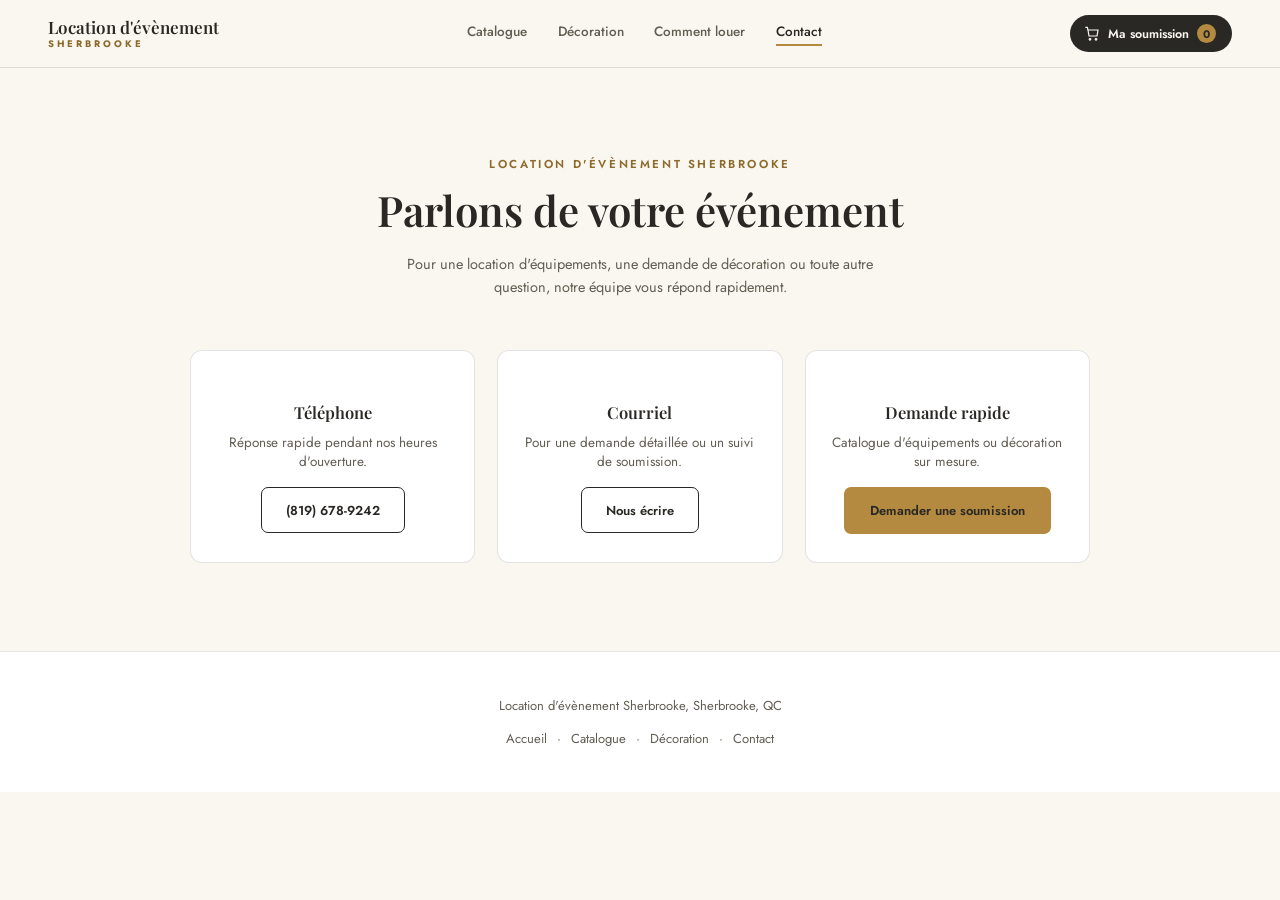
==== contact.html @ 9e59a5b9 "feat: premiere version du site Location d'evenement Sherbrooke Nouveau projet, totalement distinct d" ====
<!DOCTYPE html>
<html lang="fr-CA">
<head>
<meta charset="utf-8">
<meta name="viewport" content="width=device-width, initial-scale=1">
<title>Contact | Location d'évènement Sherbrooke</title>
<meta name="description" content="Contactez Location d'évènement Sherbrooke pour la location d'équipements ou une demande de décoration événementielle à Sherbrooke et en Estrie.">
<link rel="canonical" href="https://locationevenementsherbrooke.ca/contact">
<link rel="preconnect" href="https://fonts.googleapis.com">
<link href="https://fonts.googleapis.com/css2?family=Playfair+Display:ital,wght@0,500;0,600;1,500&family=Jost:wght@300;400;500;600;700&display=swap" rel="stylesheet">
<style>
html,body{margin:0;padding:0}
*{box-sizing:border-box}
::selection{background:#BE9B52;color:#fff}
:root{
  --ivory:#FAF7F0; --white:#FFFFFF; --anthracite:#2A2825; --anthracite-soft:#635E54;
  --gold:#B38A3F; --gold-soft:#D9BE86; --gold-deep:#8C6A2B; --line:rgba(42,40,37,.13); --line-soft:rgba(42,40,37,.07);
}
body{font-family:'Jost',sans-serif;background:var(--ivory);color:var(--anthracite);overflow-x:hidden}
a{color:inherit}
h1,h2{font-family:'Playfair Display',serif;font-weight:600;margin:0}
.eyebrow{font-size:11.5px;letter-spacing:2.6px;text-transform:uppercase;color:var(--gold-deep);margin-bottom:10px;font-weight:600}
.btn{display:inline-flex;align-items:center;justify-content:center;gap:8px;cursor:pointer;text-decoration:none;background:var(--anthracite);color:var(--ivory);padding:14px 26px;font-size:13px;border-radius:7px;border:none;font-family:'Jost',sans-serif;font-weight:600}
.btn-gold{background:var(--gold);color:var(--anthracite)}
.btn-outline{display:inline-flex;align-items:center;justify-content:center;gap:8px;text-decoration:none;border:1.5px solid var(--anthracite);color:var(--anthracite);padding:12.5px 24px;font-size:13px;border-radius:7px;background:none;font-family:'Jost',sans-serif;font-weight:600}
nav{position:sticky;top:0;z-index:200;display:flex;align-items:center;justify-content:space-between;gap:16px;padding:0 clamp(18px,4vw,48px);height:68px;background:rgba(250,247,240,.94);backdrop-filter:blur(10px);border-bottom:1px solid var(--line)}
.logo-link{display:flex;flex-direction:column;justify-content:center;text-decoration:none;line-height:1.08}
.logo-text{font-family:'Playfair Display',serif;font-weight:600;font-size:clamp(14px,2.1vw,17px);color:var(--anthracite);white-space:nowrap}
.logo-sub{display:block;font-family:'Jost',sans-serif;font-size:9.5px;letter-spacing:3px;color:var(--gold-deep);font-weight:700;margin-top:2px}
.nav-center{display:none;gap:clamp(18px,2.4vw,36px);font-size:13.5px;font-weight:500}
.nav-center a{text-decoration:none;color:var(--anthracite-soft);padding-bottom:3px;border-bottom:2px solid transparent}
.nav-center a:hover,.nav-center a.is-current{color:var(--anthracite);border-color:var(--gold)}
.cart-btn{position:relative;display:inline-flex;align-items:center;gap:8px;background:var(--anthracite);color:var(--ivory);border:none;border-radius:999px;padding:9px 16px 9px 14px;font-size:12.5px;font-weight:600;text-decoration:none}
.cart-btn .count{background:var(--gold);color:var(--anthracite);border-radius:999px;min-width:19px;height:19px;padding:0 5px;display:inline-flex;align-items:center;justify-content:center;font-size:11px;font-weight:700}
.menu-toggle{display:none}
@media (min-width:900px){ .nav-center{display:flex} }
section{padding:88px clamp(18px,4vw,48px)}
.contact-grid{display:grid;grid-template-columns:repeat(auto-fit,minmax(250px,1fr));gap:22px;max-width:900px;margin:52px auto 0}
.contact-card{background:var(--white);border:1px solid var(--line);border-radius:12px;padding:28px 24px;text-align:center}
.contact-card h4{font-family:'Playfair Display',serif;font-size:16.5px;margin-bottom:10px;font-weight:600}
.contact-card p{font-size:13.5px;color:var(--anthracite-soft);margin:0 0 16px}
footer{padding:44px clamp(18px,4vw,48px);border-top:1px solid var(--line);text-align:center;font-size:13px;color:var(--anthracite-soft);background:var(--white)}
footer a{text-decoration:none;color:var(--anthracite-soft);margin:0 10px}
footer a:hover{color:var(--gold-deep)}
</style>
</head>
<body>

<nav>
  <a class="logo-link" href="/"><span class="logo-text">Location d'évènement</span><span class="logo-sub">SHERBROOKE</span></a>
  <div class="nav-center">
    <a href="/catalogue">Catalogue</a>
    <a href="/decoration">Décoration</a>
    <a href="/#comment-louer">Comment louer</a>
    <a href="/contact" class="is-current">Contact</a>
  </div>
  <a class="cart-btn" href="/catalogue#panier">
    <svg width="16" height="16" viewBox="0 0 24 24" fill="none" stroke="currentColor" stroke-width="1.8"><path d="M6 6h15l-1.5 9h-12z"/><circle cx="9" cy="20" r="1.2"/><circle cx="18" cy="20" r="1.2"/><path d="M6 6L5 2H2"/></svg>
    Ma soumission <span class="count" id="cart-count">0</span>
  </a>
</nav>

<section style="text-align:center">
  <div class="eyebrow">Location d'évènement Sherbrooke</div>
  <h1 style="font-size:clamp(27px,3.6vw,42px)">Parlons de votre événement</h1>
  <p style="color:var(--anthracite-soft);max-width:520px;margin:14px auto 0;line-height:1.6;font-size:14.5px">Pour une location d'équipements, une demande de décoration ou toute autre question, notre équipe vous répond rapidement.</p>

  <div class="contact-grid">
    <div class="contact-card">
      <h4>Téléphone</h4>
      <p>Réponse rapide pendant nos heures d'ouverture.</p>
      <a class="btn-outline" href="tel:+18196789242">(819) 678-9242</a>
    </div>
    <div class="contact-card">
      <h4>Courriel</h4>
      <p>Pour une demande détaillée ou un suivi de soumission.</p>
      <a class="btn-outline" href="mailto:reservations@salle906galtest.ca">Nous écrire</a>
    </div>
    <div class="contact-card">
      <h4>Demande rapide</h4>
      <p>Catalogue d'équipements ou décoration sur mesure.</p>
      <a class="btn btn-gold" href="/catalogue#demande-soumission">Demander une soumission</a>
    </div>
  </div>
</section>

<footer>
  <div>Location d'évènement Sherbrooke, Sherbrooke, QC</div>
  <div style="margin-top:14px">
    <a href="/">Accueil</a>·<a href="/catalogue">Catalogue</a>·<a href="/decoration">Décoration</a>·<a href="/contact">Contact</a>
  </div>
</footer>

<script>
try {
  const cart = JSON.parse(sessionStorage.getItem('eq906r_cart_v1') || '[]');
  document.getElementById('cart-count').textContent = cart.reduce((n,c)=>n+c.qty,0);
} catch(e){}
</script>
</body>
</html>
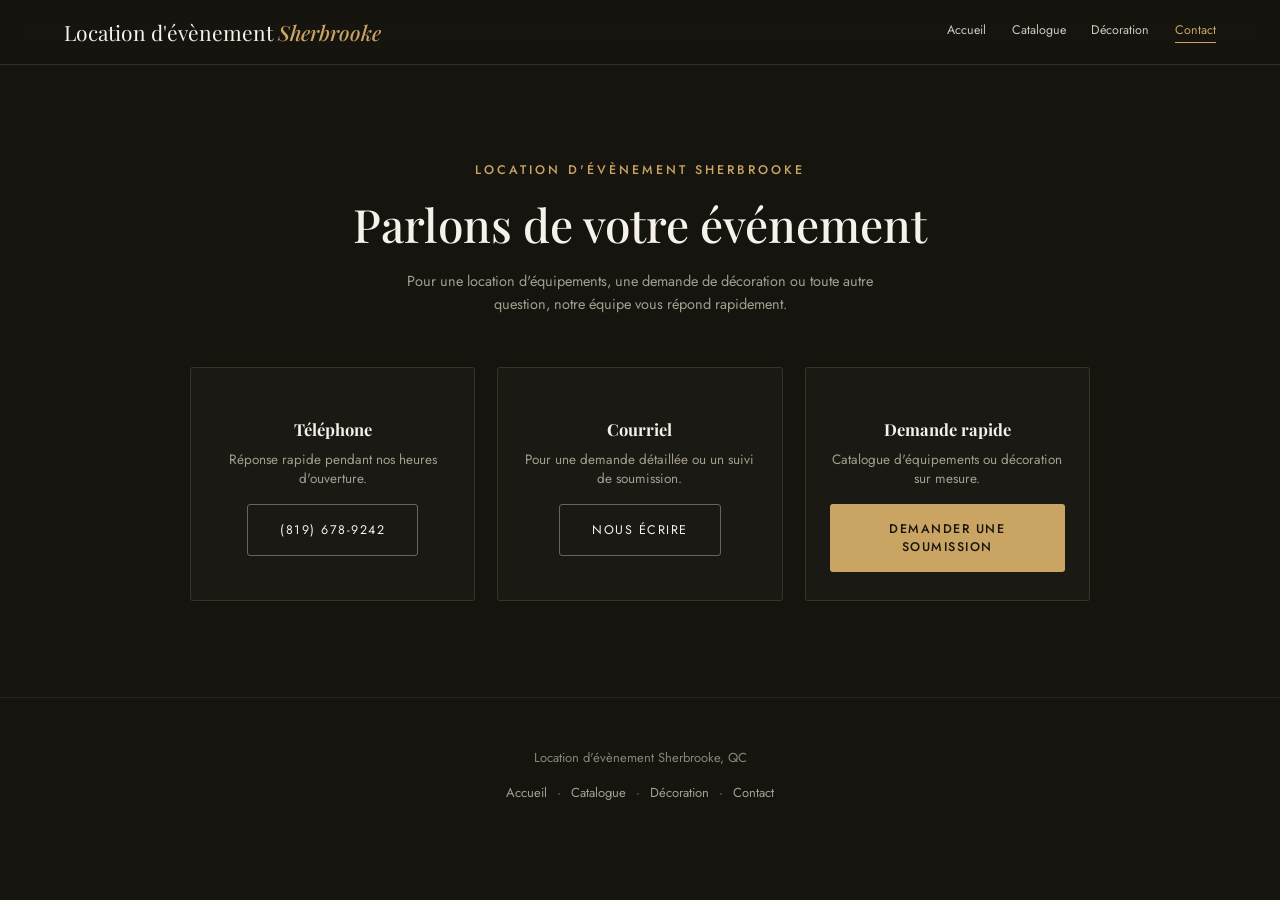
==== commit 7b2cac2e: "refactor: supprime catalogue.html, uniformise decoration/contact au theme sombre Le catalogue vit ma" ====
--- a/contact.html
+++ b/contact.html
@@ -7,63 +7,50 @@
 <meta name="description" content="Contactez Location d'évènement Sherbrooke pour la location d'équipements ou une demande de décoration événementielle à Sherbrooke et en Estrie.">
 <link rel="canonical" href="https://locationevenementsherbrooke.ca/contact">
 <link rel="preconnect" href="https://fonts.googleapis.com">
-<link href="https://fonts.googleapis.com/css2?family=Playfair+Display:ital,wght@0,500;0,600;1,500&family=Jost:wght@300;400;500;600;700&display=swap" rel="stylesheet">
+<link href="https://fonts.googleapis.com/css2?family=Playfair+Display:ital,wght@0,400;0,500;0,600;0,700;1,500&family=Jost:wght@300;400;500;600&display=swap" rel="stylesheet">
 <style>
 html,body{margin:0;padding:0}
 *{box-sizing:border-box}
-::selection{background:#BE9B52;color:#fff}
-:root{
-  --ivory:#FAF7F0; --white:#FFFFFF; --anthracite:#2A2825; --anthracite-soft:#635E54;
-  --gold:#B38A3F; --gold-soft:#D9BE86; --gold-deep:#8C6A2B; --line:rgba(42,40,37,.13); --line-soft:rgba(42,40,37,.07);
-}
-body{font-family:'Jost',sans-serif;background:var(--ivory);color:var(--anthracite);overflow-x:hidden}
+::selection{background:#c9a463;color:#16140f}
+:root{ --ink:#16140f; --ink-2:#1b1913; --gold:#c9a463; --cream:#f6f2ea; --text-muted:#cfc9bd; --text-dim:#a49e8f; --text-faint:#8a8474; --line:rgba(201,164,99,.18); }
+body{font-family:'Jost',sans-serif;background:var(--ink);color:var(--cream);overflow-x:hidden}
 a{color:inherit}
-h1,h2{font-family:'Playfair Display',serif;font-weight:600;margin:0}
-.eyebrow{font-size:11.5px;letter-spacing:2.6px;text-transform:uppercase;color:var(--gold-deep);margin-bottom:10px;font-weight:600}
-.btn{display:inline-flex;align-items:center;justify-content:center;gap:8px;cursor:pointer;text-decoration:none;background:var(--anthracite);color:var(--ivory);padding:14px 26px;font-size:13px;border-radius:7px;border:none;font-family:'Jost',sans-serif;font-weight:600}
-.btn-gold{background:var(--gold);color:var(--anthracite)}
-.btn-outline{display:inline-flex;align-items:center;justify-content:center;gap:8px;text-decoration:none;border:1.5px solid var(--anthracite);color:var(--anthracite);padding:12.5px 24px;font-size:13px;border-radius:7px;background:none;font-family:'Jost',sans-serif;font-weight:600}
-nav{position:sticky;top:0;z-index:200;display:flex;align-items:center;justify-content:space-between;gap:16px;padding:0 clamp(18px,4vw,48px);height:68px;background:rgba(250,247,240,.94);backdrop-filter:blur(10px);border-bottom:1px solid var(--line)}
-.logo-link{display:flex;flex-direction:column;justify-content:center;text-decoration:none;line-height:1.08}
-.logo-text{font-family:'Playfair Display',serif;font-weight:600;font-size:clamp(14px,2.1vw,17px);color:var(--anthracite);white-space:nowrap}
-.logo-sub{display:block;font-family:'Jost',sans-serif;font-size:9.5px;letter-spacing:3px;color:var(--gold-deep);font-weight:700;margin-top:2px}
-.nav-center{display:none;gap:clamp(18px,2.4vw,36px);font-size:13.5px;font-weight:500}
-.nav-center a{text-decoration:none;color:var(--anthracite-soft);padding-bottom:3px;border-bottom:2px solid transparent}
-.nav-center a:hover,.nav-center a.is-current{color:var(--anthracite);border-color:var(--gold)}
-.cart-btn{position:relative;display:inline-flex;align-items:center;gap:8px;background:var(--anthracite);color:var(--ivory);border:none;border-radius:999px;padding:9px 16px 9px 14px;font-size:12.5px;font-weight:600;text-decoration:none}
-.cart-btn .count{background:var(--gold);color:var(--anthracite);border-radius:999px;min-width:19px;height:19px;padding:0 5px;display:inline-flex;align-items:center;justify-content:center;font-size:11px;font-weight:700}
-.menu-toggle{display:none}
-@media (min-width:900px){ .nav-center{display:flex} }
-section{padding:88px clamp(18px,4vw,48px)}
+h1,h2{font-family:'Playfair Display',serif;font-weight:500;margin:0}
+.eyebrow{font-size:12.5px;letter-spacing:3px;text-transform:uppercase;color:var(--gold);margin-bottom:14px;font-weight:500}
+.btn{display:inline-flex;align-items:center;gap:8px;cursor:pointer;text-decoration:none;background:var(--gold);color:var(--ink);padding:16px 32px;font-size:12.5px;letter-spacing:1.5px;text-transform:uppercase;border-radius:3px;border:none;font-family:'Jost',sans-serif;font-weight:500}
+.btn-outline{display:inline-flex;align-items:center;gap:8px;text-decoration:none;border:1px solid rgba(246,242,234,.35);color:var(--cream);padding:16px 32px;font-size:12.5px;letter-spacing:1.5px;text-transform:uppercase;border-radius:3px}
+nav{position:sticky;top:0;z-index:100;display:flex;align-items:center;justify-content:space-between;gap:20px;padding:18px clamp(20px,5vw,64px);background:rgba(22,20,15,.9);backdrop-filter:blur(12px);border-bottom:1px solid var(--line);flex-wrap:wrap}
+.logo{font-family:'Playfair Display',serif;font-size:21px;text-decoration:none}
+.logo b{color:var(--gold);font-style:italic;font-weight:500}
+nav .links{display:flex;gap:clamp(10px,2vw,30px);flex-wrap:wrap;font-size:12.5px}
+nav .links a{text-decoration:none;color:var(--text-muted);border-bottom:1px solid transparent;padding-bottom:3px}
+nav .links a:hover,nav .links a.is-current{color:var(--gold);border-color:var(--gold)}
+section{padding:96px clamp(20px,5vw,64px)}
 .contact-grid{display:grid;grid-template-columns:repeat(auto-fit,minmax(250px,1fr));gap:22px;max-width:900px;margin:52px auto 0}
-.contact-card{background:var(--white);border:1px solid var(--line);border-radius:12px;padding:28px 24px;text-align:center}
-.contact-card h4{font-family:'Playfair Display',serif;font-size:16.5px;margin-bottom:10px;font-weight:600}
-.contact-card p{font-size:13.5px;color:var(--anthracite-soft);margin:0 0 16px}
-footer{padding:44px clamp(18px,4vw,48px);border-top:1px solid var(--line);text-align:center;font-size:13px;color:var(--anthracite-soft);background:var(--white)}
-footer a{text-decoration:none;color:var(--anthracite-soft);margin:0 10px}
-footer a:hover{color:var(--gold-deep)}
+.contact-card{background:var(--ink-2);border:1px solid var(--line);border-radius:3px;padding:28px 24px;text-align:center}
+.contact-card h4{font-family:'Playfair Display',serif;font-size:16.5px;margin-bottom:10px}
+.contact-card p{font-size:13.5px;color:var(--text-dim);margin:0 0 16px}
+footer{padding:50px clamp(20px,5vw,64px);border-top:1px solid rgba(246,242,234,0.08);text-align:center;font-size:13px;color:var(--text-faint)}
+footer a{text-decoration:none;color:var(--text-dim);margin:0 10px}
+footer a:hover{color:var(--gold)}
 </style>
 </head>
 <body>
 
 <nav>
-  <a class="logo-link" href="/"><span class="logo-text">Location d'évènement</span><span class="logo-sub">SHERBROOKE</span></a>
-  <div class="nav-center">
-    <a href="/catalogue">Catalogue</a>
+  <a class="logo" href="/">Location d'évènement <b>Sherbrooke</b></a>
+  <div class="links">
+    <a href="/">Accueil</a>
+    <a href="/#catalogue">Catalogue</a>
     <a href="/decoration">Décoration</a>
-    <a href="/#comment-louer">Comment louer</a>
     <a href="/contact" class="is-current">Contact</a>
   </div>
-  <a class="cart-btn" href="/catalogue#panier">
-    <svg width="16" height="16" viewBox="0 0 24 24" fill="none" stroke="currentColor" stroke-width="1.8"><path d="M6 6h15l-1.5 9h-12z"/><circle cx="9" cy="20" r="1.2"/><circle cx="18" cy="20" r="1.2"/><path d="M6 6L5 2H2"/></svg>
-    Ma soumission <span class="count" id="cart-count">0</span>
-  </a>
 </nav>
 
 <section style="text-align:center">
   <div class="eyebrow">Location d'évènement Sherbrooke</div>
-  <h1 style="font-size:clamp(27px,3.6vw,42px)">Parlons de votre événement</h1>
-  <p style="color:var(--anthracite-soft);max-width:520px;margin:14px auto 0;line-height:1.6;font-size:14.5px">Pour une location d'équipements, une demande de décoration ou toute autre question, notre équipe vous répond rapidement.</p>
+  <h1 style="font-size:clamp(28px,4vw,46px)">Parlons de votre événement</h1>
+  <p style="color:var(--text-dim);max-width:520px;margin:14px auto 0;line-height:1.6;font-size:14.5px">Pour une location d'équipements, une demande de décoration ou toute autre question, notre équipe vous répond rapidement.</p>
 
   <div class="contact-grid">
     <div class="contact-card">
@@ -79,23 +66,17 @@
     <div class="contact-card">
       <h4>Demande rapide</h4>
       <p>Catalogue d'équipements ou décoration sur mesure.</p>
-      <a class="btn btn-gold" href="/catalogue#demande-soumission">Demander une soumission</a>
+      <a class="btn" href="/#demande-soumission">Demander une soumission</a>
     </div>
   </div>
 </section>
 
 <footer>
-  <div>Location d'évènement Sherbrooke, Sherbrooke, QC</div>
-  <div style="margin-top:14px">
-    <a href="/">Accueil</a>·<a href="/catalogue">Catalogue</a>·<a href="/decoration">Décoration</a>·<a href="/contact">Contact</a>
+  <div>Location d'évènement Sherbrooke, QC</div>
+  <div style="margin-top:16px">
+    <a href="/">Accueil</a>·<a href="/#catalogue">Catalogue</a>·<a href="/decoration">Décoration</a>·<a href="/contact">Contact</a>
   </div>
 </footer>
 
-<script>
-try {
-  const cart = JSON.parse(sessionStorage.getItem('eq906r_cart_v1') || '[]');
-  document.getElementById('cart-count').textContent = cart.reduce((n,c)=>n+c.qty,0);
-} catch(e){}
-</script>
 </body>
 </html>
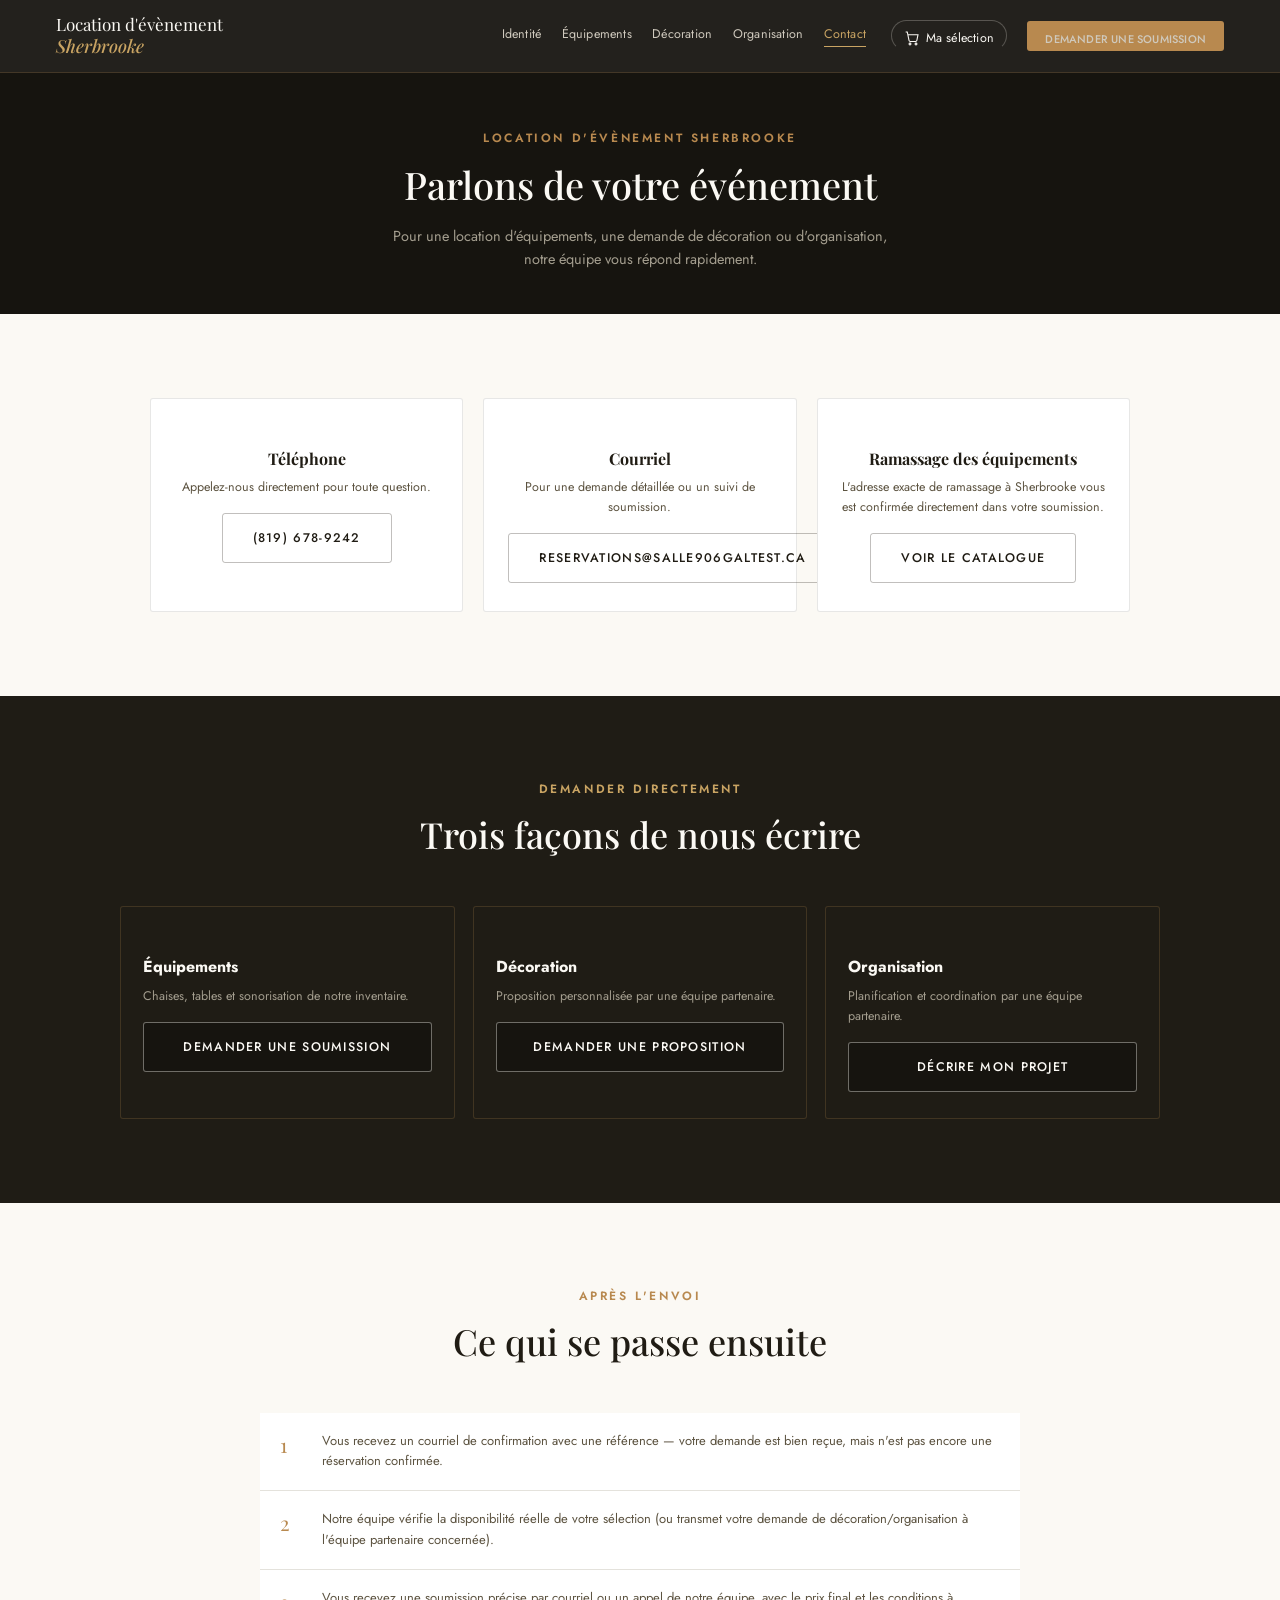
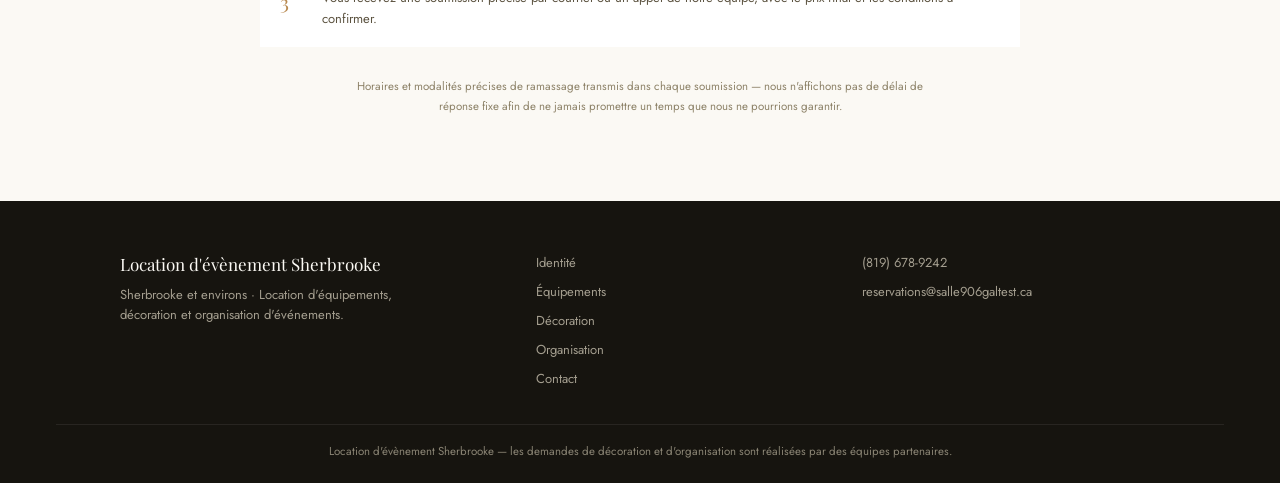
==== commit f7051ec6: "refonte: nav/footer commune, accueil a hero unique, catalogue dedie, page Organisation, formulaire c" ====
--- a/contact.html
+++ b/contact.html
@@ -4,79 +4,113 @@
 <meta charset="utf-8">
 <meta name="viewport" content="width=device-width, initial-scale=1">
 <title>Contact | Location d'évènement Sherbrooke</title>
-<meta name="description" content="Contactez Location d'évènement Sherbrooke pour la location d'équipements ou une demande de décoration événementielle à Sherbrooke et en Estrie.">
+<meta name="description" content="Contactez Location d'évènement Sherbrooke pour la location d'équipements, une demande de décoration ou d'organisation d'événement à Sherbrooke et en Estrie.">
 <link rel="canonical" href="https://locationevenementsherbrooke.ca/contact">
 <link rel="preconnect" href="https://fonts.googleapis.com">
 <link href="https://fonts.googleapis.com/css2?family=Playfair+Display:ital,wght@0,400;0,500;0,600;0,700;1,500&family=Jost:wght@300;400;500;600&display=swap" rel="stylesheet">
+<link rel="stylesheet" href="/shared/site-base.css">
 <style>
-html,body{margin:0;padding:0}
-*{box-sizing:border-box}
-::selection{background:#c9a463;color:#16140f}
-:root{ --ink:#16140f; --ink-2:#1b1913; --gold:#c9a463; --cream:#f6f2ea; --text-muted:#cfc9bd; --text-dim:#a49e8f; --text-faint:#8a8474; --line:rgba(201,164,99,.18); }
-body{font-family:'Jost',sans-serif;background:var(--ink);color:var(--cream);overflow-x:hidden}
-a{color:inherit}
-h1,h2{font-family:'Playfair Display',serif;font-weight:500;margin:0}
-.eyebrow{font-size:12.5px;letter-spacing:3px;text-transform:uppercase;color:var(--gold);margin-bottom:14px;font-weight:500}
-.btn{display:inline-flex;align-items:center;gap:8px;cursor:pointer;text-decoration:none;background:var(--gold);color:var(--ink);padding:16px 32px;font-size:12.5px;letter-spacing:1.5px;text-transform:uppercase;border-radius:3px;border:none;font-family:'Jost',sans-serif;font-weight:500}
-.btn-outline{display:inline-flex;align-items:center;gap:8px;text-decoration:none;border:1px solid rgba(246,242,234,.35);color:var(--cream);padding:16px 32px;font-size:12.5px;letter-spacing:1.5px;text-transform:uppercase;border-radius:3px}
-nav{position:sticky;top:0;z-index:100;display:flex;align-items:center;justify-content:space-between;gap:20px;padding:18px clamp(20px,5vw,64px);background:rgba(22,20,15,.9);backdrop-filter:blur(12px);border-bottom:1px solid var(--line);flex-wrap:wrap}
-.logo{font-family:'Playfair Display',serif;font-size:21px;text-decoration:none}
-.logo b{color:var(--gold);font-style:italic;font-weight:500}
-nav .links{display:flex;gap:clamp(10px,2vw,30px);flex-wrap:wrap;font-size:12.5px}
-nav .links a{text-decoration:none;color:var(--text-muted);border-bottom:1px solid transparent;padding-bottom:3px}
-nav .links a:hover,nav .links a.is-current{color:var(--gold);border-color:var(--gold)}
-section{padding:96px clamp(20px,5vw,64px)}
-.contact-grid{display:grid;grid-template-columns:repeat(auto-fit,minmax(250px,1fr));gap:22px;max-width:900px;margin:52px auto 0}
-.contact-card{background:var(--ink-2);border:1px solid var(--line);border-radius:3px;padding:28px 24px;text-align:center}
-.contact-card h4{font-family:'Playfair Display',serif;font-size:16.5px;margin-bottom:10px}
-.contact-card p{font-size:13.5px;color:var(--text-dim);margin:0 0 16px}
-footer{padding:50px clamp(20px,5vw,64px);border-top:1px solid rgba(246,242,234,0.08);text-align:center;font-size:13px;color:var(--text-faint)}
-footer a{text-decoration:none;color:var(--text-dim);margin:0 10px}
-footer a:hover{color:var(--gold)}
+.contact-hero{background:var(--ink);color:var(--cream);padding:56px clamp(20px,5vw,56px) 44px;text-align:center}
+.contact-hero h1{font-size:clamp(26px,3.6vw,38px)}
+.contact-hero p{max-width:520px;margin:14px auto 0;color:var(--text-dim);font-size:14.5px;line-height:1.6}
+.contact-grid{display:grid;grid-template-columns:repeat(auto-fit,minmax(230px,1fr));gap:20px;max-width:980px;margin:0 auto}
+.contact-card{background:#fff;border:1px solid var(--line-on-cream);border-radius:3px;padding:28px 24px;text-align:center}
+.contact-card h4{font-family:'Playfair Display',serif;font-size:16px;margin-bottom:8px}
+.contact-card p{font-size:12.5px;color:var(--muted-on-cream);margin:0 0 16px;line-height:1.6}
+.request-grid{display:grid;grid-template-columns:repeat(auto-fit,minmax(230px,1fr));gap:18px;max-width:1040px;margin:0 auto}
+.request-card{background:var(--ink-2);border:1px solid var(--line);border-radius:3px;padding:26px 22px;color:var(--cream)}
+.request-card h4{font-size:16px;margin-bottom:8px}
+.request-card p{font-size:12.5px;color:var(--text-dim);line-height:1.6;margin:0 0 16px}
+.next-steps{max-width:760px;margin:0 auto;display:flex;flex-direction:column;gap:1px;background:var(--line-on-cream)}
+.next-step{background:#fff;display:flex;gap:16px;padding:18px 20px;align-items:flex-start}
+.next-step .n{font-family:'Playfair Display',serif;color:var(--gold);font-size:20px;min-width:26px}
+.next-step p{margin:0;font-size:13px;color:var(--muted-on-cream);line-height:1.6}
+.notice-small{max-width:600px;margin:30px auto 0;text-align:center;font-size:11.5px;color:var(--faint-on-cream);line-height:1.7}
 </style>
 </head>
 <body>
 
-<nav>
-  <a class="logo" href="/">Location d'évènement <b>Sherbrooke</b></a>
-  <div class="links">
-    <a href="/">Accueil</a>
-    <a href="/#catalogue">Catalogue</a>
-    <a href="/decoration">Décoration</a>
-    <a href="/contact" class="is-current">Contact</a>
-  </div>
-</nav>
+<nav id="site-nav"></nav>
 
-<section style="text-align:center">
+<section class="contact-hero">
   <div class="eyebrow">Location d'évènement Sherbrooke</div>
-  <h1 style="font-size:clamp(28px,4vw,46px)">Parlons de votre événement</h1>
-  <p style="color:var(--text-dim);max-width:520px;margin:14px auto 0;line-height:1.6;font-size:14.5px">Pour une location d'équipements, une demande de décoration ou toute autre question, notre équipe vous répond rapidement.</p>
+  <h1>Parlons de votre événement</h1>
+  <p>Pour une location d'équipements, une demande de décoration ou d'organisation, notre équipe vous répond rapidement.</p>
+</section>
 
+<section>
   <div class="contact-grid">
-    <div class="contact-card">
+    <div class="contact-card reveal">
       <h4>Téléphone</h4>
-      <p>Réponse rapide pendant nos heures d'ouverture.</p>
+      <p>Appelez-nous directement pour toute question.</p>
       <a class="btn-outline" href="tel:+18196789242">(819) 678-9242</a>
     </div>
-    <div class="contact-card">
+    <div class="contact-card reveal reveal-delay-1">
       <h4>Courriel</h4>
       <p>Pour une demande détaillée ou un suivi de soumission.</p>
-      <a class="btn-outline" href="mailto:reservations@salle906galtest.ca">Nous écrire</a>
+      <a class="btn-outline" href="mailto:reservations@salle906galtest.ca">reservations@salle906galtest.ca</a>
     </div>
-    <div class="contact-card">
-      <h4>Demande rapide</h4>
-      <p>Catalogue d'équipements ou décoration sur mesure.</p>
-      <a class="btn" href="/#demande-soumission">Demander une soumission</a>
+    <div class="contact-card reveal reveal-delay-2">
+      <h4>Ramassage des équipements</h4>
+      <p>L'adresse exacte de ramassage à Sherbrooke vous est confirmée directement dans votre soumission.</p>
+      <a class="btn-outline" href="/equipements">Voir le catalogue</a>
     </div>
   </div>
 </section>
 
+<section class="on-ink2">
+  <div class="section-head reveal">
+    <div class="eyebrow">Demander directement</div>
+    <h2>Trois façons de nous écrire</h2>
+  </div>
+  <div class="request-grid">
+    <div class="request-card reveal">
+      <h4>Équipements</h4>
+      <p>Chaises, tables et sonorisation de notre inventaire.</p>
+      <a class="btn-outline on-ink" href="/equipements#demande-soumission" style="justify-content:center;width:100%">Demander une soumission</a>
+    </div>
+    <div class="request-card reveal reveal-delay-1">
+      <h4>Décoration</h4>
+      <p>Proposition personnalisée par une équipe partenaire.</p>
+      <a class="btn-outline on-ink" href="/decoration#demande-decoration" style="justify-content:center;width:100%">Demander une proposition</a>
+    </div>
+    <div class="request-card reveal reveal-delay-2">
+      <h4>Organisation</h4>
+      <p>Planification et coordination par une équipe partenaire.</p>
+      <a class="btn-outline on-ink" href="/organisation#demande-organisation" style="justify-content:center;width:100%">Décrire mon projet</a>
+    </div>
+  </div>
+</section>
+
+<section>
+  <div class="section-head reveal">
+    <div class="eyebrow">Après l'envoi</div>
+    <h2>Ce qui se passe ensuite</h2>
+  </div>
+  <div class="next-steps">
+    <div class="next-step reveal"><span class="n">1</span><p>Vous recevez un courriel de confirmation avec une référence — votre demande est bien reçue, mais n'est pas encore une réservation confirmée.</p></div>
+    <div class="next-step reveal reveal-delay-1"><span class="n">2</span><p>Notre équipe vérifie la disponibilité réelle de votre sélection (ou transmet votre demande de décoration/organisation à l'équipe partenaire concernée).</p></div>
+    <div class="next-step reveal reveal-delay-2"><span class="n">3</span><p>Vous recevez une soumission précise par courriel ou un appel de notre équipe, avec le prix final et les conditions à confirmer.</p></div>
+  </div>
+  <p class="notice-small">Horaires et modalités précises de ramassage transmis dans chaque soumission — nous n'affichons pas de délai de réponse fixe afin de ne jamais promettre un temps que nous ne pourrions garantir.</p>
+</section>
+
 <footer>
-  <div>Location d'évènement Sherbrooke, QC</div>
-  <div style="margin-top:16px">
-    <a href="/">Accueil</a>·<a href="/#catalogue">Catalogue</a>·<a href="/decoration">Décoration</a>·<a href="/contact">Contact</a>
-  </div>
+  <div id="site-footer"></div>
 </footer>
 
+<script src="/shared/site-chrome.js"></script>
+<script>
+function initReveal(){
+  const els = document.querySelectorAll('.reveal:not(.is-visible)');
+  if (!('IntersectionObserver' in window)) { els.forEach(el => el.classList.add('is-visible')); return; }
+  const io = new IntersectionObserver((entries) => {
+    entries.forEach(entry => { if (entry.isIntersecting){ entry.target.classList.add('is-visible'); io.unobserve(entry.target); } });
+  }, { threshold:.15, rootMargin:'0px 0px -60px 0px' });
+  els.forEach(el => io.observe(el));
+}
+renderSiteChrome('contact');
+initReveal();
+</script>
 </body>
 </html>
--- a/shared/site-base.css
+++ b/shared/site-base.css
@@ -0,0 +1,198 @@
+/* ============================================================
+   Location d'évènement Sherbrooke — système visuel commun.
+   Chargé par toutes les pages : une seule source pour les
+   couleurs, la typographie, la nav, le footer, les boutons et
+   les composants réutilisés (cartes, formulaires, FAQ).
+   Direction : fond ivoire dominant, sections sombres ponctuelles
+   pour le contraste (nav, footer, hero, bandes commerciales).
+   ============================================================ */
+html,body{margin:0;padding:0;scroll-behavior:smooth}
+*{box-sizing:border-box}
+::selection{background:#c9a463;color:#16140f}
+
+:root{
+  --ink:#16140f;
+  --ink-2:#1f1c15;
+  --ink-3:#0f0e0a;
+  --gold:#b8894f;
+  --gold-hover:#a87a44;
+  --gold-soft:#c9a463;
+  --cream:#fbf9f4;
+  --cream-2:#f3efe4;
+  --cream-3:#e9e1cf;
+  --text-muted:#cfc9bd;
+  --text-dim:#a49e8f;
+  --text-faint:#8a8474;
+  --line:rgba(184,137,79,.22);
+  --line-on-cream:rgba(28,25,18,.1);
+  --ink-on-cream:#201c14;
+  --muted-on-cream:#5c5340;
+  --faint-on-cream:#8d8268;
+}
+
+body{font-family:'Jost',sans-serif;background:var(--cream);color:var(--ink-on-cream);overflow-x:hidden}
+a{color:inherit}
+img{max-width:100%}
+.wrap{max-width:1240px;margin:0 auto;padding:0 clamp(20px,5vw,64px)}
+h1,h2,h3{font-family:'Playfair Display',serif;font-weight:500;margin:0;text-wrap:balance}
+.eyebrow{font-size:12px;letter-spacing:2.6px;text-transform:uppercase;color:var(--gold);margin-bottom:12px;font-weight:600}
+.on-ink .eyebrow,.on-ink2 .eyebrow,.deco-hero .eyebrow,.hero .eyebrow{color:var(--gold-soft)}
+
+.btn{display:inline-flex;align-items:center;gap:8px;cursor:pointer;text-decoration:none;background:var(--gold);color:#fff;padding:15px 30px;font-size:12.5px;letter-spacing:1.3px;text-transform:uppercase;border-radius:3px;border:none;font-family:'Jost',sans-serif;font-weight:500;transition:background .2s,box-shadow .2s,transform .2s}
+.btn:hover{background:var(--gold-hover);box-shadow:0 10px 26px rgba(184,137,79,.28);transform:translateY(-1px)}
+.btn-outline{display:inline-flex;align-items:center;gap:8px;text-decoration:none;border:1px solid rgba(32,28,20,.28);color:var(--ink-on-cream);padding:15px 30px;font-size:12.5px;letter-spacing:1.3px;text-transform:uppercase;border-radius:3px;transition:border-color .2s,color .2s,background .2s;background:none;cursor:pointer;font-family:'Jost',sans-serif;font-weight:500}
+.btn-outline:hover{border-color:var(--gold);color:var(--gold)}
+.btn-outline.on-ink{border-color:rgba(246,242,234,.4);color:var(--cream)}
+.btn-outline.on-ink:hover{border-color:var(--gold-soft);color:var(--gold-soft)}
+.btn-sm{padding:10px 18px;font-size:11px}
+
+/* ---- Reveal au défilement (discret) ---- */
+.reveal{opacity:0;transform:translateY(16px);transition:opacity .55s ease,transform .55s ease}
+.reveal.is-visible{opacity:1;transform:none}
+.reveal-delay-1.is-visible{transition-delay:.08s}
+.reveal-delay-2.is-visible{transition-delay:.16s}
+@media (prefers-reduced-motion:reduce){
+  .reveal{opacity:1!important;transform:none!important;transition:none!important}
+  html{scroll-behavior:auto}
+}
+
+/* ============ NAV COMMUNE ============ */
+nav{position:sticky;top:0;z-index:100;display:flex;align-items:center;justify-content:space-between;gap:18px;padding:14px clamp(20px,5vw,56px);background:rgba(22,20,15,.94);backdrop-filter:blur(12px);border-bottom:1px solid var(--line)}
+.logo{font-family:'Playfair Display',serif;font-size:17px;line-height:1.25;color:var(--cream);text-decoration:none;max-width:210px;flex-shrink:0}
+.logo b{display:block;color:var(--gold-soft);font-style:italic;font-weight:500;font-size:18px}
+.nav-toggle{display:none;flex-direction:column;justify-content:center;gap:4px;background:none;border:none;cursor:pointer;padding:8px;margin-left:auto}
+.nav-toggle span{width:20px;height:1.5px;background:var(--cream);display:block}
+.nav-links{display:flex;align-items:center;gap:clamp(10px,1.6vw,22px);flex-wrap:nowrap;font-size:12.5px}
+.nav-links>a{text-decoration:none;color:var(--text-muted);border-bottom:1px solid transparent;padding-bottom:3px;letter-spacing:.2px;white-space:nowrap}
+.nav-links>a:hover,.nav-links>a.is-current{color:var(--gold-soft);border-color:var(--gold-soft)}
+.nav-cart{display:flex;align-items:center;gap:6px;color:var(--cream)!important;border:1px solid rgba(246,242,234,.25);padding:8px 12px;border-radius:999px;margin-left:4px}
+.nav-cart:hover{border-color:var(--gold-soft)}
+.nav-cart-count{display:none;align-items:center;justify-content:center;min-width:17px;height:17px;padding:0 4px;border-radius:999px;background:var(--gold-soft);color:var(--ink);font-size:10.5px;font-weight:700}
+.nav-cta{white-space:nowrap}
+@media (max-width:980px){
+  .nav-cta{display:none}
+}
+@media (max-width:860px){
+  .nav-toggle{display:flex}
+  .nav-links{position:fixed;top:60px;left:0;right:0;flex-direction:column;align-items:stretch;gap:0;background:var(--ink);border-bottom:1px solid var(--line);padding:6px 20px 16px;max-height:calc(100vh - 60px);overflow-y:auto;transform:translateY(-8px);opacity:0;pointer-events:none;transition:opacity .2s,transform .2s}
+  .nav-links.is-open{transform:none;opacity:1;pointer-events:auto}
+  .nav-links>a{padding:14px 2px;border-bottom:1px solid rgba(246,242,234,.08)}
+  .nav-cart{margin:10px 0 2px;justify-content:center}
+  .nav-cta{display:inline-flex;justify-content:center;margin-top:6px}
+}
+
+/* ============ FOOTER COMMUN ============ */
+footer{background:var(--ink);color:var(--text-dim);padding:52px clamp(20px,5vw,56px) 0}
+.footer-grid{display:grid;grid-template-columns:1.3fr 1fr 1fr;gap:28px;padding-bottom:36px;border-bottom:1px solid rgba(246,242,234,.08)}
+.footer-brand{font-family:'Playfair Display',serif;color:var(--cream);font-size:17px;margin-bottom:10px}
+.footer-grid p{font-size:13px;line-height:1.6;margin:0;max-width:320px}
+.footer-links{display:flex;flex-direction:column;gap:10px;font-size:13px}
+.footer-links a{text-decoration:none;color:var(--text-dim)}
+.footer-links a:hover{color:var(--gold-soft)}
+.footer-contact{display:flex;flex-direction:column;gap:10px;font-size:13px}
+.footer-contact a{text-decoration:none;color:var(--text-dim)}
+.footer-contact a:hover{color:var(--gold-soft)}
+.footer-bottom{max-width:1240px;margin:0 auto;padding:18px clamp(20px,5vw,56px) 24px;font-size:11.5px;color:var(--text-faint);text-align:center}
+@media (max-width:700px){ .footer-grid{grid-template-columns:1fr;gap:22px} }
+
+/* ============ SECTIONS GÉNÉRIQUES ============ */
+section{padding:84px clamp(20px,5vw,56px)}
+.on-ink{background:var(--ink);color:var(--cream)}
+.on-ink .section-head p{color:var(--text-dim)}
+.on-ink2{background:var(--ink-2);color:var(--cream)}
+.on-ink2 .section-head p{color:var(--text-dim)}
+.section-head{text-align:center;max-width:640px;margin:0 auto 48px}
+.section-head p{color:var(--muted-on-cream);font-size:14.5px;line-height:1.65;margin-top:12px}
+.section-head h2{font-size:clamp(25px,3.4vw,36px)}
+
+/* ============ FAQ ============ */
+.faq{max-width:760px;margin:0 auto}
+details{border-bottom:1px solid var(--line-on-cream);padding:20px 0}
+.on-ink details,.on-ink2 details{border-color:rgba(246,242,234,.12)}
+summary{cursor:pointer;list-style:none;display:flex;justify-content:space-between;gap:16px;font-family:'Playfair Display',serif;font-size:17px}
+summary::-webkit-details-marker{display:none}
+summary::after{content:'+';color:var(--gold);font-size:20px}
+details[open] summary::after{content:'−'}
+details p{font-size:13.5px;color:var(--muted-on-cream);line-height:1.7;margin:12px 0 0}
+.on-ink details p,.on-ink2 details p{color:var(--text-dim)}
+
+.cta-block{text-align:center;background:var(--ink);color:var(--cream);padding:52px clamp(24px,5vw,56px);max-width:820px;margin:0 auto;border-radius:4px}
+.cta-block .eyebrow{color:var(--gold-soft)}
+.cta-block p{color:var(--text-dim);font-size:14.5px;margin:12px 0 26px}
+
+/* ============ FORMULAIRES (fond clair) ============ */
+.form-wrap{max-width:720px;margin:0 auto}
+.field{margin-bottom:18px}
+.field label{display:block;font-size:12.5px;font-weight:600;color:var(--ink-on-cream);margin-bottom:6px}
+.field .hint{font-weight:400;color:var(--faint-on-cream);font-size:11px}
+.field input,.field select,.field textarea{width:100%;padding:12px 14px;background:#fff;border:1px solid var(--line-on-cream);color:var(--ink-on-cream);border-radius:3px;font-family:'Jost',sans-serif;font-size:14px}
+.field input:focus,.field select:focus,.field textarea:focus{outline:2px solid var(--gold);outline-offset:1px}
+.field textarea{min-height:90px;resize:vertical}
+.field-grid{display:grid;grid-template-columns:1fr 1fr;gap:16px}
+@media (max-width:560px){ .field-grid{grid-template-columns:1fr} }
+.mode-toggle{display:flex;gap:10px;margin-bottom:20px}
+.mode-btn{flex:1;padding:13px;border-radius:3px;border:1px solid var(--line-on-cream);background:#fff;color:var(--ink-on-cream);cursor:pointer;font-family:'Jost',sans-serif;font-size:13px;text-align:center}
+.mode-btn.is-active{background:var(--gold);color:#fff;border-color:var(--gold)}
+.check-row{display:flex;align-items:flex-start;gap:10px;padding:13px 15px;border:1px solid var(--line-on-cream);background:#fff;border-radius:3px;margin-bottom:16px;font-size:12.5px;color:var(--muted-on-cream);line-height:1.6}
+.check-row input{margin-top:3px;accent-color:var(--gold)}
+.error-box{background:rgba(185,70,60,.08);border:1px solid rgba(185,70,60,.3);color:#8a2e24;padding:12px 16px;border-radius:3px;font-size:13px;margin-bottom:16px}
+.confirm-screen{text-align:center;max-width:560px;margin:0 auto;padding:26px 0}
+.confirm-check{width:60px;height:60px;border-radius:50%;background:rgba(184,137,79,.12);color:var(--gold);font-size:26px;display:flex;align-items:center;justify-content:center;margin:0 auto 20px}
+.confirm-ref{font-family:'Playfair Display',serif;font-size:19px;color:var(--gold);margin-top:10px}
+.conditional-field{overflow:hidden;max-height:0;opacity:0;transition:max-height .3s ease,opacity .25s ease}
+.conditional-field.is-open{max-height:600px;opacity:1}
+
+/* ============ CARTES PRODUITS (catalogue) ============ */
+.catalog-grid{display:grid;grid-template-columns:repeat(auto-fit,minmax(248px,1fr));gap:20px;max-width:1200px;margin:0 auto}
+.eq-card{background:#fff;border:1px solid var(--line-on-cream);display:flex;flex-direction:column;border-radius:4px;overflow:hidden;transition:border-color .2s,box-shadow .2s}
+.eq-card:hover{border-color:var(--gold);box-shadow:0 10px 24px -14px rgba(32,28,20,.25)}
+.eq-photo{aspect-ratio:1/1;max-height:190px;background:linear-gradient(145deg,#efe8db,#e5ddc9);display:flex;flex-direction:column;align-items:center;justify-content:center;gap:6px;color:#9a8f73;font-size:11.5px;text-align:center;overflow:hidden;position:relative}
+.eq-photo img{width:100%;height:100%;object-fit:cover;display:block}
+.eq-photo img.crop-left{width:210%;max-width:none;object-position:0% center}
+.eq-unit-badge{position:absolute;left:8px;bottom:8px;background:rgba(32,28,20,.82);color:#fff;font-size:10px;letter-spacing:.3px;padding:4px 8px;border-radius:999px}
+.eq-body{padding:16px 18px 18px;display:flex;flex-direction:column;gap:6px;flex-grow:1}
+.eq-cat{font-size:10px;letter-spacing:.07em;text-transform:uppercase;color:var(--gold);font-weight:700}
+.eq-body h3{font-size:16.5px}
+.eq-body p.desc{font-size:12.5px;color:var(--muted-on-cream);line-height:1.55;margin:0;flex-grow:1}
+.eq-price-row{display:flex;align-items:baseline;justify-content:space-between;margin-top:4px}
+.eq-price{font-family:'Playfair Display',serif;font-size:18px;color:var(--ink-on-cream)}
+.eq-price small{display:block;font-family:'Jost',sans-serif;font-size:10.5px;color:var(--faint-on-cream);margin-top:1px;font-weight:400}
+.eq-stock{font-size:10.5px;color:var(--faint-on-cream)}
+.eq-add{display:flex;gap:8px;align-items:center;margin-top:8px}
+.eq-add input[type=number]{width:56px;padding:8px;background:#fff;border:1px solid var(--line-on-cream);color:var(--ink-on-cream);border-radius:3px;font-family:'Jost',sans-serif;text-align:center}
+.eq-add .btn-outline{flex-grow:1;justify-content:center;padding:10px 14px}
+.eq-add.is-added .btn-outline{background:var(--gold);color:#fff;border-color:var(--gold)}
+.empty-note{grid-column:1/-1;text-align:center;padding:46px 20px;color:var(--muted-on-cream)}
+
+/* ---- Filtres catalogue ---- */
+.filters{display:flex;flex-wrap:wrap;gap:9px;justify-content:center;margin-bottom:10px}
+.filter-chip{padding:9px 18px;border-radius:999px;border:1px solid var(--line-on-cream);background:#fff;color:var(--ink-on-cream);font-family:'Jost',sans-serif;font-size:12px;cursor:pointer;transition:all .15s}
+.filter-chip.is-active,.filter-chip:hover{background:var(--gold);color:#fff;border-color:var(--gold)}
+.catalog-toolbar{max-width:560px;margin:0 auto 20px}
+.catalog-search{width:100%;padding:12px 16px;border:1px solid var(--line-on-cream);border-radius:999px;font-family:'Jost',sans-serif;font-size:13.5px;background:#fff}
+.catalog-meta{display:flex;align-items:center;justify-content:center;gap:14px;font-size:11.5px;color:var(--faint-on-cream);margin:0 0 30px}
+.catalog-reset{background:none;border:none;color:var(--gold);cursor:pointer;font-size:11.5px;text-decoration:underline;font-family:'Jost',sans-serif}
+
+/* ---- Panier ---- */
+.cart-empty{text-align:center;color:var(--muted-on-cream);font-size:13.5px;padding:26px}
+.cart-list{max-width:760px;margin:0 auto;display:flex;flex-direction:column;gap:1px;background:var(--line-on-cream)}
+.cart-item{background:#fff;display:flex;align-items:center;justify-content:space-between;gap:14px;padding:15px 18px;flex-wrap:wrap}
+.cart-item .ci-name{font-size:14px}
+.cart-item .ci-name small{display:block;color:var(--faint-on-cream);font-size:11.5px;margin-top:2px}
+.cart-item .ci-actions{display:flex;align-items:center;gap:10px}
+.cart-item input[type=number]{width:54px;padding:7px;background:var(--cream-2);border:1px solid var(--line-on-cream);color:var(--ink-on-cream);border-radius:3px;text-align:center;font-family:'Jost',sans-serif}
+.cart-remove{background:none;border:none;color:var(--muted-on-cream);cursor:pointer;font-size:12.5px;text-decoration:underline}
+.cart-remove:hover{color:var(--gold)}
+.ci-line-total{font-family:'Playfair Display',serif;font-size:14px;color:var(--gold);min-width:60px;text-align:right}
+.cart-subtotal{max-width:760px;margin:1px auto 0;display:flex;justify-content:space-between;align-items:baseline;gap:16px;padding:16px 18px;background:var(--cream-2);font-size:13px;color:var(--muted-on-cream)}
+.cart-subtotal strong{font-family:'Playfair Display',serif;font-size:19px;color:var(--gold);font-weight:500}
+.cart-note{max-width:760px;margin:20px auto 0;font-size:11.5px;color:var(--faint-on-cream);line-height:1.7;text-align:center}
+
+.request-summary{max-width:760px;margin:0 auto 28px;display:flex;flex-direction:column;gap:1px;background:var(--line-on-cream);border-radius:3px;overflow:hidden}
+.request-summary-row{background:#fff;display:flex;justify-content:space-between;gap:14px;padding:14px 18px;font-size:13px}
+.request-summary-row .rs-label{color:var(--muted-on-cream)}
+.request-summary-row .rs-value{font-weight:600;color:var(--ink-on-cream);text-align:right}
+.request-summary-row .rs-value.rs-tbd{font-weight:400;font-style:italic;color:var(--faint-on-cream)}
+
+#cart-float{position:fixed;right:20px;bottom:20px;z-index:90;background:var(--ink);color:var(--cream);border-radius:999px;padding:14px 22px;font-size:12.5px;font-weight:600;letter-spacing:.3px;cursor:pointer;box-shadow:0 12px 30px rgba(0,0,0,.28);display:none;align-items:center;gap:8px;border:1px solid var(--line);font-family:'Jost',sans-serif}
+#cart-float.is-visible{display:inline-flex}
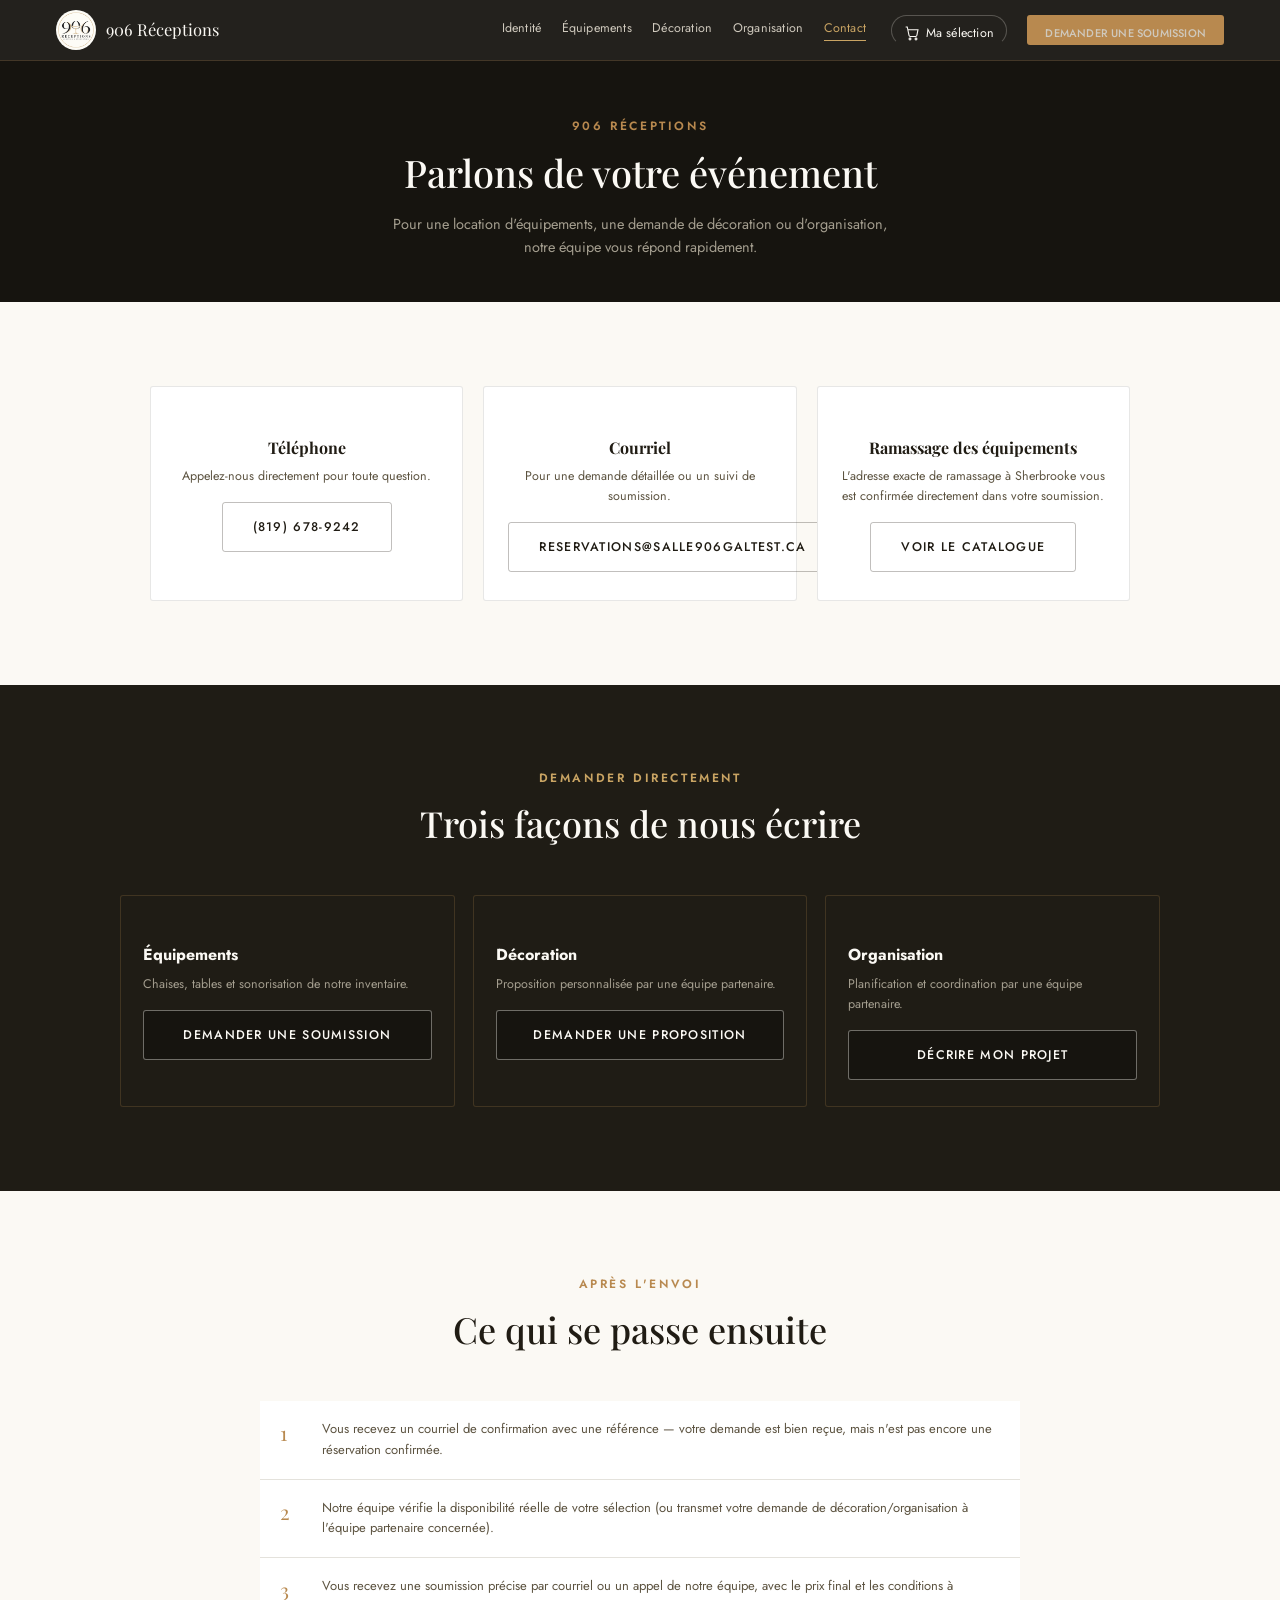
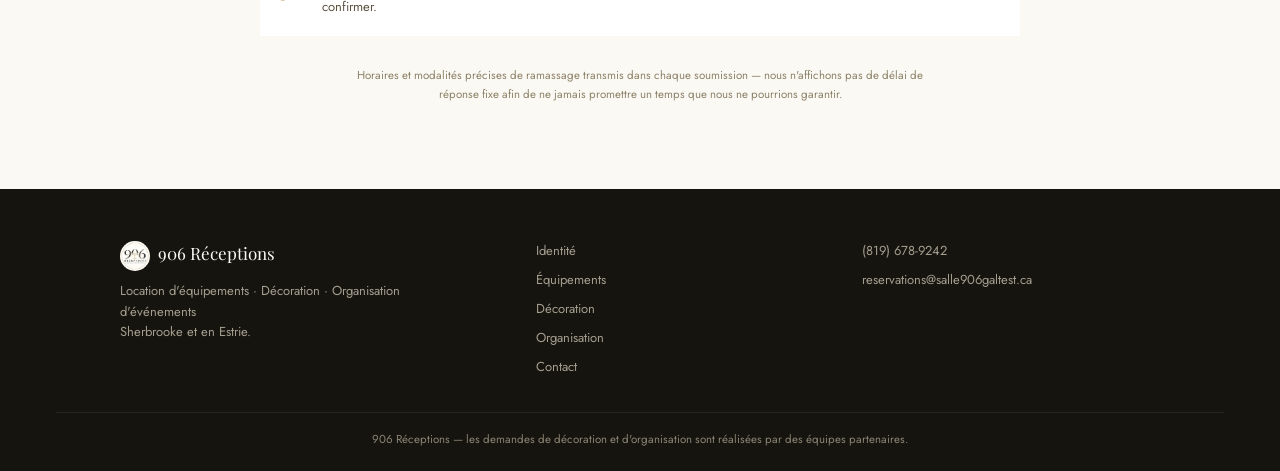
==== commit e0cc790e: "rebrand: 906 Réceptions, site plus lumineux, catalogue ameliore, section Imaginez votre reception - " ====
--- a/contact.html
+++ b/contact.html
@@ -3,9 +3,9 @@
 <head>
 <meta charset="utf-8">
 <meta name="viewport" content="width=device-width, initial-scale=1">
-<title>Contact | Location d'évènement Sherbrooke</title>
-<meta name="description" content="Contactez Location d'évènement Sherbrooke pour la location d'équipements, une demande de décoration ou d'organisation d'événement à Sherbrooke et en Estrie.">
-<link rel="canonical" href="https://locationevenementsherbrooke.ca/contact">
+<title>Contact | 906 Réceptions</title>
+<meta name="description" content="Contactez 906 Réceptions pour la location d'équipements, une demande de décoration ou d'organisation d'événement à Sherbrooke et en Estrie.">
+<link rel="canonical" href="https://glittering-cocada-9d4d8d.netlify.app/contact">
 <link rel="preconnect" href="https://fonts.googleapis.com">
 <link href="https://fonts.googleapis.com/css2?family=Playfair+Display:ital,wght@0,400;0,500;0,600;0,700;1,500&family=Jost:wght@300;400;500;600&display=swap" rel="stylesheet">
 <link rel="stylesheet" href="/shared/site-base.css">
@@ -33,7 +33,7 @@
 <nav id="site-nav"></nav>
 
 <section class="contact-hero">
-  <div class="eyebrow">Location d'évènement Sherbrooke</div>
+  <div class="eyebrow">906 Réceptions</div>
   <h1>Parlons de votre événement</h1>
   <p>Pour une location d'équipements, une demande de décoration ou d'organisation, notre équipe vous répond rapidement.</p>
 </section>
--- a/shared/site-base.css
+++ b/shared/site-base.css
@@ -57,9 +57,10 @@
 }
 
 /* ============ NAV COMMUNE ============ */
-nav{position:sticky;top:0;z-index:100;display:flex;align-items:center;justify-content:space-between;gap:18px;padding:14px clamp(20px,5vw,56px);background:rgba(22,20,15,.94);backdrop-filter:blur(12px);border-bottom:1px solid var(--line)}
-.logo{font-family:'Playfair Display',serif;font-size:17px;line-height:1.25;color:var(--cream);text-decoration:none;max-width:210px;flex-shrink:0}
-.logo b{display:block;color:var(--gold-soft);font-style:italic;font-weight:500;font-size:18px}
+nav{position:sticky;top:0;z-index:100;display:flex;align-items:center;justify-content:space-between;gap:18px;padding:10px clamp(20px,5vw,56px);background:rgba(22,20,15,.94);backdrop-filter:blur(12px);border-bottom:1px solid var(--line)}
+.logo{display:flex;align-items:center;gap:10px;font-family:'Playfair Display',serif;font-size:16.5px;line-height:1.2;color:var(--cream);text-decoration:none;flex-shrink:0;white-space:nowrap}
+.logo-mark{width:40px;height:40px;border-radius:50%;object-fit:cover;flex-shrink:0}
+.footer-logo-mark{width:30px;height:30px;border-radius:50%;object-fit:cover;vertical-align:middle;margin-right:8px}
 .nav-toggle{display:none;flex-direction:column;justify-content:center;gap:4px;background:none;border:none;cursor:pointer;padding:8px;margin-left:auto}
 .nav-toggle span{width:20px;height:1.5px;background:var(--cream);display:block}
 .nav-links{display:flex;align-items:center;gap:clamp(10px,1.6vw,22px);flex-wrap:nowrap;font-size:12.5px}
@@ -146,9 +147,9 @@
 .catalog-grid{display:grid;grid-template-columns:repeat(auto-fit,minmax(248px,1fr));gap:20px;max-width:1200px;margin:0 auto}
 .eq-card{background:#fff;border:1px solid var(--line-on-cream);display:flex;flex-direction:column;border-radius:4px;overflow:hidden;transition:border-color .2s,box-shadow .2s}
 .eq-card:hover{border-color:var(--gold);box-shadow:0 10px 24px -14px rgba(32,28,20,.25)}
-.eq-photo{aspect-ratio:1/1;max-height:190px;background:linear-gradient(145deg,#efe8db,#e5ddc9);display:flex;flex-direction:column;align-items:center;justify-content:center;gap:6px;color:#9a8f73;font-size:11.5px;text-align:center;overflow:hidden;position:relative}
-.eq-photo img{width:100%;height:100%;object-fit:cover;display:block}
-.eq-photo img.crop-left{width:210%;max-width:none;object-position:0% center}
+.eq-photo{aspect-ratio:4/3;max-height:170px;background:#f3efe4;display:flex;flex-direction:column;align-items:center;justify-content:center;gap:6px;color:#9a8f73;font-size:11.5px;text-align:center;overflow:hidden;position:relative;padding:14px}
+.eq-photo img{width:100%;height:100%;object-fit:contain;display:block}
+.eq-photo img.crop-left{width:210%;max-width:none;height:100%;object-fit:cover;object-position:0% center}
 .eq-unit-badge{position:absolute;left:8px;bottom:8px;background:rgba(32,28,20,.82);color:#fff;font-size:10px;letter-spacing:.3px;padding:4px 8px;border-radius:999px}
 .eq-body{padding:16px 18px 18px;display:flex;flex-direction:column;gap:6px;flex-grow:1}
 .eq-cat{font-size:10px;letter-spacing:.07em;text-transform:uppercase;color:var(--gold);font-weight:700}
